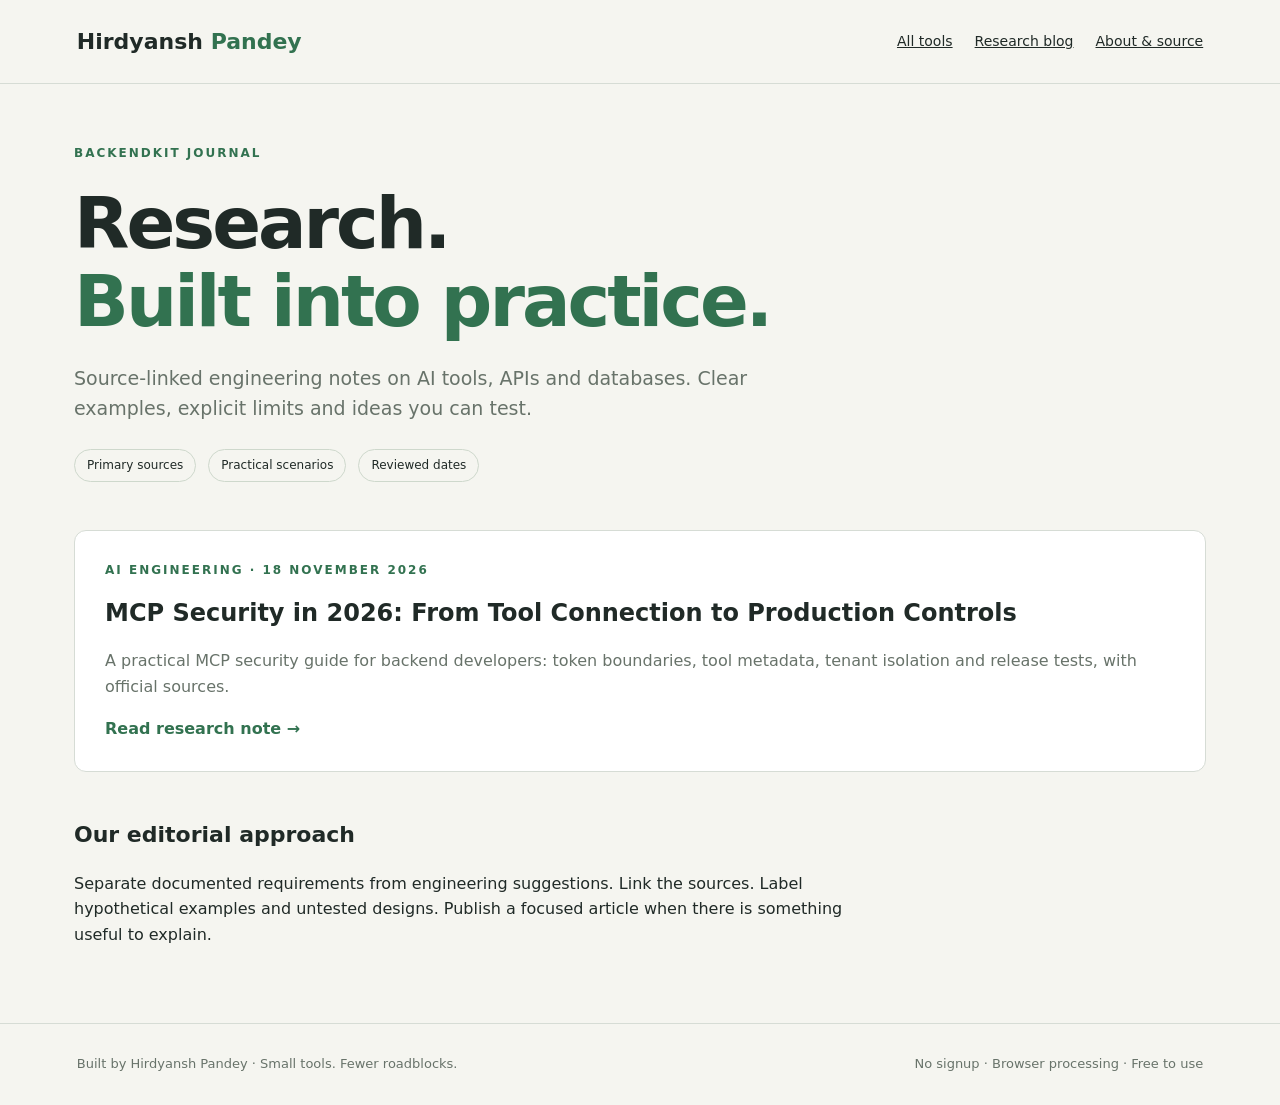
==== blog.html @ 87f85d39 "Integrate free backend tools and research blog into portfolio Add Tools and Blog navigation, homepag" ====
<!doctype html><html lang="en"><head><meta charset="utf-8"><meta name="viewport" content="width=device-width,initial-scale=1"><title>Research & Engineering Blog | BackendKit</title><meta name="description" content="Practical research notes for backend developers covering MCP, AI tools, APIs and databases with primary sources."><meta property="og:title" content="Research & Engineering Blog | BackendKit"><meta property="og:description" content="Practical research notes for backend developers covering MCP, AI tools, APIs and databases with primary sources."><meta property="og:type" content="website"><link rel="stylesheet" href="/backendkit-style.css"><script type="application/ld+json">{"@context": "https://schema.org", "@type": "Blog", "name": "BackendKit Research & Engineering"}</script></head><body><header><a href="/" class="brand">Hirdyansh <b>Pandey</b></a><nav><a href="/tools/">All tools</a><a href="/blog/">Research blog</a><a href="/tools-about/">About & source</a></nav></header><main><div class="eyebrow">BACKENDKIT JOURNAL</div><h1>Research.<br><span>Built into practice.</span></h1><p class="lead">Source-linked engineering notes on AI tools, APIs and databases. Clear examples, explicit limits and ideas you can test.</p><div class="badges"><span>Primary sources</span><span>Practical scenarios</span><span>Reviewed dates</span></div><a class="card" style="display:block" href="/blog/mcp-security-checklist-2026/"><div class="eyebrow">AI ENGINEERING · 18 NOVEMBER 2026</div><h2>MCP Security in 2026: From Tool Connection to Production Controls</h2><p>A practical MCP security guide for backend developers: token boundaries, tool metadata, tenant isolation and release tests, with official sources.</p><span class="arrow">Read research note →</span></a><section class="help"><h2>Our editorial approach</h2><p>Separate documented requirements from engineering suggestions. Link the sources. Label hypothetical examples and untested designs. Publish a focused article when there is something useful to explain.</p></section></main><footer><span>Built by Hirdyansh Pandey · Small tools. Fewer roadblocks.</span><span>No signup · Browser processing · Free to use</span></footer></body></html>
---- backendkit-style.css ----
*{box-sizing:border-box}body{margin:0;background:#f5f5f0;color:#202a27;font:16px/1.6 system-ui,sans-serif}a{color:inherit}header{display:flex;justify-content:space-between;padding:24px 6vw;border-bottom:1px solid #d6dcd5;align-items:center}.brand{font-size:22px;font-weight:800;text-decoration:none}.brand b{color:#327250}nav{display:flex;gap:22px;font-size:14px}main{max-width:1180px;margin:auto;padding:60px 24px}.eyebrow{color:#327250;letter-spacing:2px;font-size:12px;font-weight:800}h1{font-size:clamp(38px,6vw,72px);line-height:1.08;letter-spacing:-3px;max-width:900px;margin:22px 0}h1 span{color:#327250}p.lead{font-size:19px;color:#68736a;max-width:680px}.badges{display:flex;gap:12px;flex-wrap:wrap;margin:25px 0 48px}.badges span{border:1px solid #ced8cc;padding:6px 12px;border-radius:30px;font-size:12px}.grid{display:grid;grid-template-columns:1fr 1fr;gap:18px}.card{padding:30px;border:1px solid #d6dcd5;border-radius:12px;background:white;text-decoration:none;transition:.15s}.card:hover{border-color:#327250;transform:translateY(-3px)}.card h2{font-size:24px;margin:14px 0 8px}.card p{color:#68736a}.num{font:13px monospace;color:#78907e;float:right}.arrow{color:#327250;font-weight:700}.panel{background:white;padding:28px;border:1px solid #d6dcd5;border-radius:12px;margin-top:28px}label{display:block;font-size:14px;font-weight:650;margin-bottom:8px}textarea{width:100%;min-height:240px;background:#f8faf7;border:1px solid #cbd4ca;border-radius:8px;padding:16px;font:14px/1.6 monospace;color:#243d2c;resize:vertical}button,.button{border:0;background:#2b6546;color:white;padding:12px 22px;border-radius:7px;cursor:pointer;font-weight:700;margin:12px 8px 0 0;text-decoration:none;display:inline-block}button.secondary{background:#e4ebe2;color:#28422e}pre{white-space:pre-wrap;overflow-wrap:anywhere;background:#182b21;color:#d9efda;padding:22px;border-radius:8px;min-height:100px;font:14px/1.7 monospace}.tooltitle{font-size:44px;letter-spacing:-1.5px}.help{max-width:800px;margin-top:45px}.help h2{font-size:22px}.muted{color:#68736a;font-size:13px}footer{border-top:1px solid #d6dcd5;padding:30px 6vw;display:flex;justify-content:space-between;gap:20px;font-size:13px;color:#68736a}.split{display:grid;grid-template-columns:1fr 1fr;gap:18px}#status{color:#327250}@media(max-width:650px){.grid,.split{grid-template-columns:1fr}header{padding:18px}nav{gap:12px;font-size:12px}main{padding:35px 18px}footer{display:block}.panel{padding:18px}h1{letter-spacing:-1.8px}}.article{max-width:820px;margin:auto}.article h2{margin-top:42px;font-size:27px;line-height:1.3}.article h3{font-size:19px}.article p,.article li{line-height:1.85}.article a{color:#286a46}.article .lead{font-size:21px}.toc{display:flex;flex-wrap:wrap;padding:20px 0;border-bottom:1px solid #d6dcd5;gap:10px 22px}.toc a{font-size:13px}code{background:#e5ebe2;padding:2px 5px;border-radius:4px}.tablewrap{overflow:auto}table{border-collapse:collapse;width:100%;font-size:14px}th,td{text-align:left;padding:14px;border:1px solid #d6dcd5;vertical-align:top}th{background:#e5ebe2}html{scroll-behavior:smooth}section[id],h2[id]{scroll-margin-top:24px}@media(max-width:650px){header nav{gap:8px;flex-wrap:wrap;justify-content:flex-end;max-width:200px}.article .tooltitle{font-size:36px}}
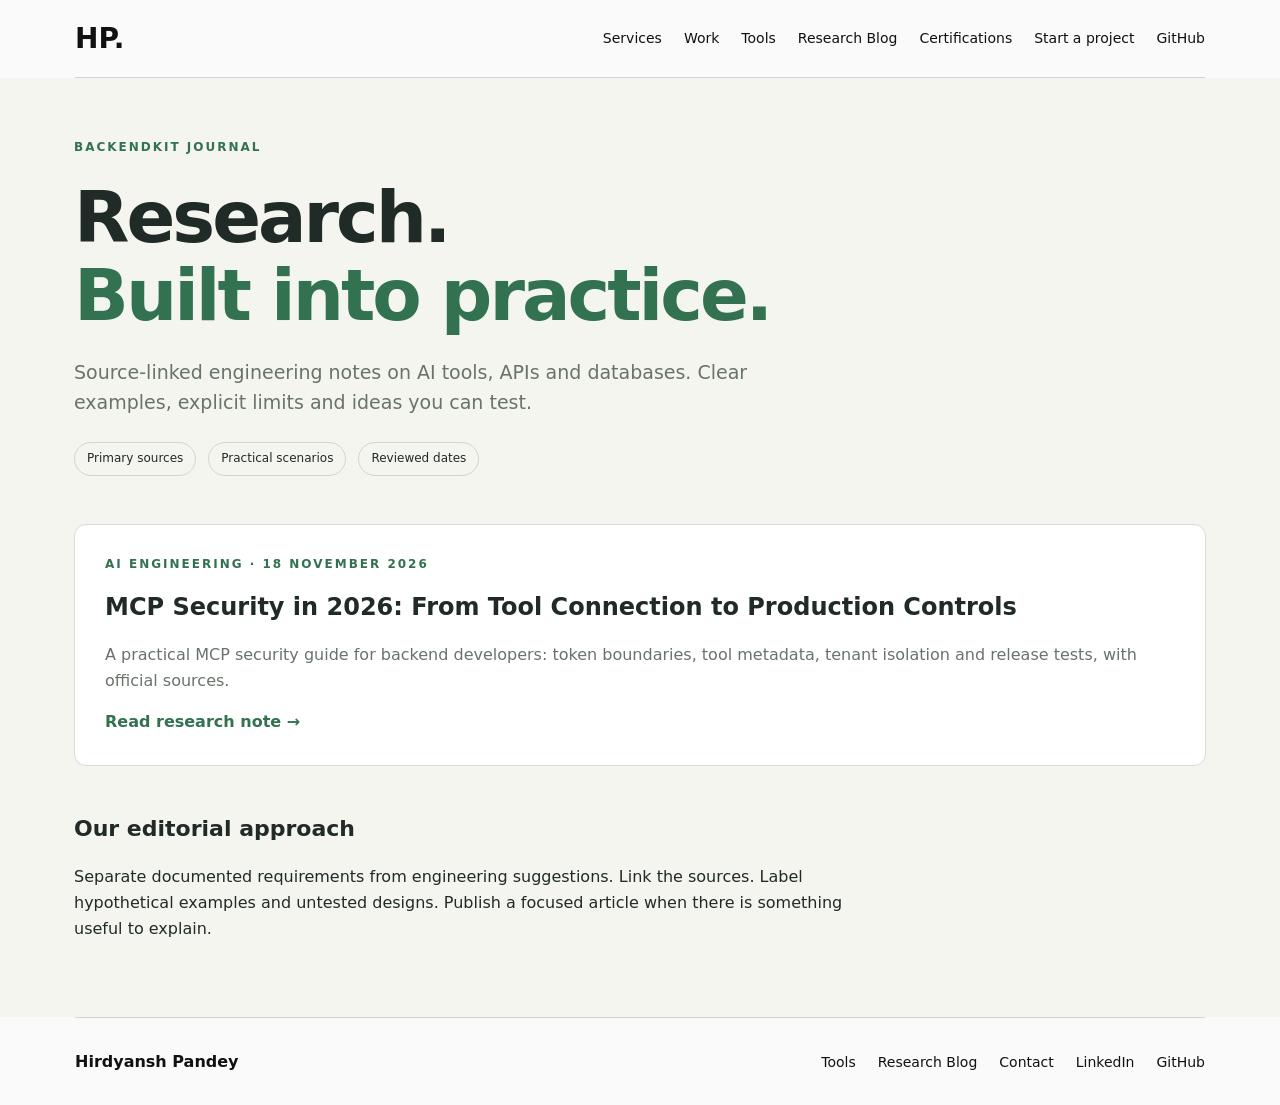
==== commit 717eac7e: "Unify portfolio header and footer across all tools and blog pages" ====
--- a/blog.html
+++ b/blog.html
@@ -1 +1 @@
-<!doctype html><html lang="en"><head><meta charset="utf-8"><meta name="viewport" content="width=device-width,initial-scale=1"><title>Research & Engineering Blog | BackendKit</title><meta name="description" content="Practical research notes for backend developers covering MCP, AI tools, APIs and databases with primary sources."><meta property="og:title" content="Research & Engineering Blog | BackendKit"><meta property="og:description" content="Practical research notes for backend developers covering MCP, AI tools, APIs and databases with primary sources."><meta property="og:type" content="website"><link rel="stylesheet" href="/backendkit-style.css"><script type="application/ld+json">{"@context": "https://schema.org", "@type": "Blog", "name": "BackendKit Research & Engineering"}</script></head><body><header><a href="/" class="brand">Hirdyansh <b>Pandey</b></a><nav><a href="/tools/">All tools</a><a href="/blog/">Research blog</a><a href="/tools-about/">About & source</a></nav></header><main><div class="eyebrow">BACKENDKIT JOURNAL</div><h1>Research.<br><span>Built into practice.</span></h1><p class="lead">Source-linked engineering notes on AI tools, APIs and databases. Clear examples, explicit limits and ideas you can test.</p><div class="badges"><span>Primary sources</span><span>Practical scenarios</span><span>Reviewed dates</span></div><a class="card" style="display:block" href="/blog/mcp-security-checklist-2026/"><div class="eyebrow">AI ENGINEERING · 18 NOVEMBER 2026</div><h2>MCP Security in 2026: From Tool Connection to Production Controls</h2><p>A practical MCP security guide for backend developers: token boundaries, tool metadata, tenant isolation and release tests, with official sources.</p><span class="arrow">Read research note →</span></a><section class="help"><h2>Our editorial approach</h2><p>Separate documented requirements from engineering suggestions. Link the sources. Label hypothetical examples and untested designs. Publish a focused article when there is something useful to explain.</p></section></main><footer><span>Built by Hirdyansh Pandey · Small tools. Fewer roadblocks.</span><span>No signup · Browser processing · Free to use</span></footer></body></html>+<!doctype html><html lang="en"><head><meta charset="utf-8"><meta name="viewport" content="width=device-width,initial-scale=1"><title>Research & Engineering Blog | BackendKit</title><meta name="description" content="Practical research notes for backend developers covering MCP, AI tools, APIs and databases with primary sources."><meta property="og:title" content="Research & Engineering Blog | BackendKit"><meta property="og:description" content="Practical research notes for backend developers covering MCP, AI tools, APIs and databases with primary sources."><meta property="og:type" content="website"><link rel="stylesheet" href="/backendkit-style.css"><script type="application/ld+json">{"@context": "https://schema.org", "@type": "Blog", "name": "BackendKit Research & Engineering"}</script><link rel="stylesheet" href="/shared-layout.css"></head><body><a class="site-skip" href="#main-content">Skip to content</a><header id="site-header"><div class="site-shell"><a class="site-logo" href="/" aria-label="Hirdyansh Pandey home">HP<span>.</span></a><nav aria-label="Main navigation"><a href="/#services">Services</a><a href="/#work">Work</a><a href="/tools/">Tools</a><a href="/blog/">Research Blog</a><a href="/#certifications">Certifications</a><a href="/#contact">Start a project</a><a href="https://github.com/hirdyanshpandey">GitHub</a></nav></div></header><main id="main-content"><div class="eyebrow">BACKENDKIT JOURNAL</div><h1>Research.<br><span>Built into practice.</span></h1><p class="lead">Source-linked engineering notes on AI tools, APIs and databases. Clear examples, explicit limits and ideas you can test.</p><div class="badges"><span>Primary sources</span><span>Practical scenarios</span><span>Reviewed dates</span></div><a class="card" style="display:block" href="/blog/mcp-security-checklist-2026/"><div class="eyebrow">AI ENGINEERING · 18 NOVEMBER 2026</div><h2>MCP Security in 2026: From Tool Connection to Production Controls</h2><p>A practical MCP security guide for backend developers: token boundaries, tool metadata, tenant isolation and release tests, with official sources.</p><span class="arrow">Read research note →</span></a><section class="help"><h2>Our editorial approach</h2><p>Separate documented requirements from engineering suggestions. Link the sources. Label hypothetical examples and untested designs. Publish a focused article when there is something useful to explain.</p></section></main><footer id="site-footer"><div class="site-shell"><a class="site-owner" href="/">Hirdyansh Pandey</a><nav aria-label="Footer navigation"><a href="/tools/">Tools</a><a href="/blog/">Research Blog</a><a href="/#contact">Contact</a><a href="https://www.linkedin.com/in/hirdyanshpandey/">LinkedIn</a><a href="https://github.com/hirdyanshpandey">GitHub</a></nav></div></footer></body></html>
--- a/shared-layout.css
+++ b/shared-layout.css
@@ -0,0 +1,17 @@
+/* Shared portfolio navigation. Used by every public HTML page. */
+#site-header,#site-footer{display:block;margin:0;padding:0;border:0;background:#fafafa;color:#111;font:16px/1.5 Inter,system-ui,sans-serif;letter-spacing:normal;text-align:left}
+#site-header *,#site-footer *{box-sizing:border-box}
+#site-header .site-shell,#site-footer .site-shell{width:min(1130px,calc(100% - 64px));margin:0 auto;display:flex;align-items:center;justify-content:space-between;gap:24px;min-height:78px;padding:16px 0}
+#site-header .site-shell{border-bottom:1px solid #d3d3d3}
+#site-footer .site-shell{border-top:1px solid #d3d3d3;min-height:88px}
+#site-header .site-logo{font:800 28px/1 Inter,system-ui,sans-serif;flex:0 0 auto;text-decoration:none;color:#111;white-space:nowrap}
+#site-header .site-logo span{color:#111}
+#site-header nav,#site-footer nav{display:flex;flex-wrap:wrap;justify-content:flex-end;align-items:center;gap:12px 22px;font:400 14px/1.6 Inter,system-ui,sans-serif;letter-spacing:normal;margin:0;padding:0}
+#site-header nav a,#site-footer nav a,#site-footer .site-owner{color:#111;text-decoration:none;border:0;background:none;padding:0;margin:0}
+#site-header nav a:hover,#site-footer nav a:hover,#site-footer .site-owner:hover{text-decoration:underline;text-underline-offset:4px}
+#site-footer .site-owner{font-weight:700;white-space:nowrap}
+#site-header a:focus-visible,#site-footer a:focus-visible,.site-skip:focus-visible{outline:2px solid #111;outline-offset:5px}
+.site-skip{position:absolute;left:12px;top:10px;transform:translateY(-200%);background:#fff;color:#111;padding:10px;z-index:9999}
+.site-skip:focus{transform:none}
+@media(max-width:770px){#site-header .site-shell,#site-footer .site-shell{width:calc(100% - 32px);gap:16px}#site-header nav,#site-footer nav{gap:8px 16px}}
+@media(max-width:560px){#site-header .site-shell{align-items:flex-start}#site-header nav{font-size:13px;gap:7px 13px}#site-footer .site-shell{align-items:flex-start;flex-direction:column;gap:14px;padding:24px 0}#site-footer nav{justify-content:flex-start;font-size:13px}}
